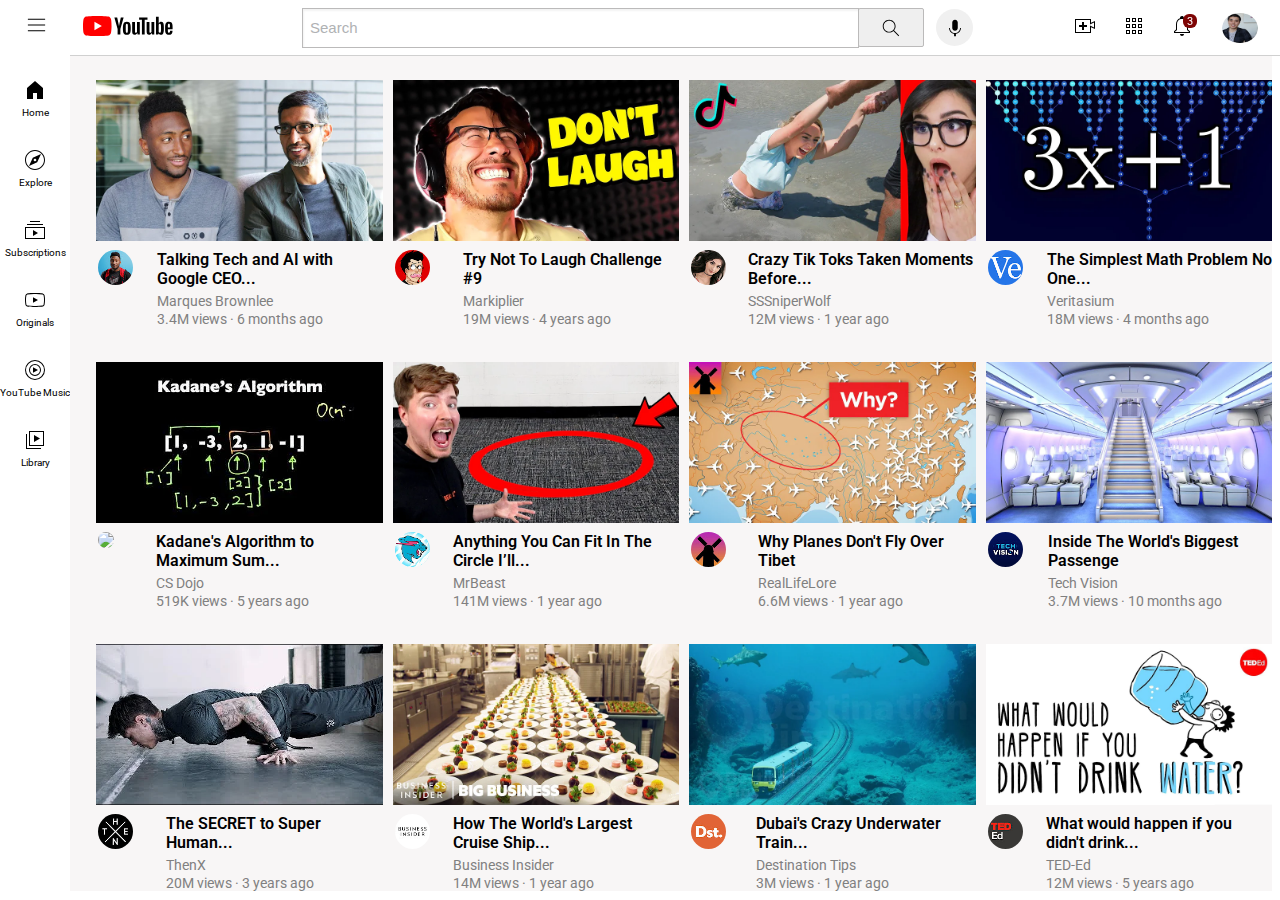
==== index.html @ 2f914ff3 "Update and rename youtube.html to index.html" ====
<!DOCTYPE html>
<html>
  <head>
    <title>
      Youtube by AKKH
    </title>
    <link rel="stylesheet" href="CSS files/general.css">
    <link rel="stylesheet" href="CSS files/header.css">
    <link rel="stylesheet" href="CSS files/sidebar.css">
    <link rel="stylesheet" href="CSS files/container.css">
    <link rel="preconnect" href="https://fonts.googleapis.com">
    <link rel="preconnect" href="https://fonts.gstatic.com" crossorigin>
    <link href="https://fonts.googleapis.com/css2?family=Roboto:ital,wght@0,100;0,300;0,400;0,500;0,700;0,900;1,100;1,300;1,400;1,500;1,700;1,900&display=swap" rel="stylesheet">
  </head>

  <body>

    <div class="header-container">
      <div class="header">
        <div class="left-section">
          <div>
            <img class="hamburger" src="icons/hamburger-menu.svg">
          </div>
          <div>
            <a href="https://www.youtube.com/" target="_blank">
              <img class="youtube-logo" src="icons/youtube-logo.svg">
            </a>
          </div>
        </div>
        <div class="middle-section">
            <input class="search" type="text" 
              placeholder="Search">
            <button class="search-button">
              <img class="search-button-image" src="icons/search.svg">  
              <div class="tooltip">
                Search              
              </div>    
            </button>        
             <button class="voice-search-button">
              <img class="voice-search-button-image" src="icons/voice-search-icon.svg">
              <div class="voice-search-button-tooltip">
                Search with your voice          
              </div>
             </button>
        </div>
        <div class="right-section">
          <div class="video-upload-container">
            <img class="video-upload-image" src="icons/upload.svg">
            <div class="video-upload-tooltip">Upload</div>
          </div>
          <div class="video-upload-container">
            <img class="youtube-apps-image" src="icons/youtube-apps.svg">
            <div class="video-upload-tooltip">Create</div>
          </div>
          <div class="notification-tooltip-container">
            <div class="notifications-container">
              <img class="notifications-image" src="icons/notifications.svg">
              <div class="notifications-counts">3</div>
            </div>  
            <div class="notifications-upload-tooltip">Notifications</div>
          </div>
          
                  
          <img class="my-channel" src="icons/my-channel.jpeg">
        </div>
      </div>
    </div>

    <div class="sidebar-container">
      <div class="sidebar">
        <div class="sidebar-links">
          <img class="sidebar-images" src="icons/home (1).svg">
           Home
        </div>
        <div class="sidebar-links">
          <img class="sidebar-images" src="icons/explore (1).svg">
           Explore
        </div>
        <div class="sidebar-links">
          <img class="sidebar-images" src="icons/subscriptions (1).svg">
           Subscriptions
        </div>
        <div class="sidebar-links">
          <img class="sidebar-images" src="icons/originals (1).svg">
           Originals
        </div>
        <div class="sidebar-links">
          <img class="sidebar-images" src="icons/youtube-music (1).svg">
           YouTube Music
        </div>
        <div class="sidebar-links">
          <img class="sidebar-images" src="icons/library (1).svg">
           Library
        </div>
      </div>
    </div>

      <div class="container">
        <div class="video-preview"><!-- 1 -->
          <div class="container1">
            <a href="https://www.youtube.com/watch?v=n2RNcPRtAiY" target="_blank">
              <img class="thumbnail-image" src="images/thumbnail-1.webp">
            </a>            
          </div>
          <div class="container2">
            <div class="channel1-container">
              <img class="channel1-image" src="images/channel-1.jpeg">
            </div>
            <div class="video-title-container">
              <div class="video-title"> Talking Tech and AI with Google CEO...</div>
              <div class="owner">Marques Brownlee</div>
              <div class="viewed">
                3.4M views &#183; 6 months ago
              </div>
            </div>
          </div>
        </div>
        <div class="video-preview"><!-- 2 -->
          <div class="container1">
            <a href="https://www.youtube.com/watch?v=mP0RAo9SKZk" target="_blank">
              <img class="thumbnail-image" src="images/thumbnail-2.webp">
            </a>            
          </div>
          <div class="container2">
            <div class="channel1-container">
              <img class="channel1-image" src="images/channel-2.jpeg">
            </div>
            <div class="video-title-container">
              <div class="video-title"> Try Not To Laugh Challenge #9</div>
              <div class="owner">Markiplier</div>
              <div class="viewed">
                19M views &#183; 4 years ago
              </div>
            </div>
          </div>
        </div>
        <div class="video-preview"><!-- 3 -->
          <div class="container1">
            <a href="https://www.youtube.com/watch?v=FgjPQQeTh1w" target="_blank">
              <img class="thumbnail-image" src="images/thumbnail-3.webp">
            </a>            
          </div>
          <div class="container2">
            <div class="channel1-container">
              <img class="channel1-image" src="images/channel-3.jpeg">
            </div>
            <div class="video-title-container">
              <div class="video-title"> Crazy Tik Toks Taken Moments Before...</div>
              <div class="owner">SSSniperWolf</div>
              <div class="viewed">
                12M views &#183; 1 year ago
              </div>
            </div>
          </div>
        </div>      
        <div class="video-preview"><!-- 4 -->
          <div class="container1">
            <a href="https://www.youtube.com/watch?v=094y1Z2wpJg" target="_blank">
              <img class="thumbnail-image" src="images/thumbnail-4.webp">
            </a>            
          </div>
          <div class="container2">
            <div class="channel1-container">
              <img class="channel1-image" src="images/channel-4.jpeg">
            </div>
            <div class="video-title-container">
              <div class="video-title">The Simplest Math Problem No One...</div>
              <div class="owner">Veritasium</div>
              <div class="viewed">
                18M views &#183; 4 months ago
              </div>
            </div>
          </div>
        </div>
        <div class="video-preview"><!-- 5 -->
          <div class="container1">
            <a href="https://www.youtube.com/watch?v=86CQq3pKSUw" target="_blank">              
              <img class="thumbnail-image" src="images/thumbnail-5.webp">
            </a>
          </div>
          <div class="container2">
            <div class="channel1-container">
              <img class="channel1-image" src="images/channel-5.jpeg">
            </div>
            <div class="video-title-container">
              <div class="video-title"> 
                Kadane's Algorithm to Maximum Sum...</div>
              <div class="owner">CS Dojo</div>
              <div class="viewed">
                519K views &#183; 5 years ago
              </div>
            </div>
          </div>
        </div>
        <div class="video-preview"><!-- 6 -->
          <div class="container1">
            <a href="https://www.youtube.com/watch?v=yXWw0_UfSFg" target="_blank">              
              <img class="thumbnail-image" src="images/thumbnail-6.webp">
            </a>
          </div>
          <div class="container2">
            <div class="channel1-container">
              <img class="channel1-image" src="images/channel-6.jpeg">
            </div>
            <div class="video-title-container">
              <div class="video-title"> 
                Anything You Can Fit In The Circle I’ll...</div>
              <div class="owner">MrBeast</div>
              <div class="viewed">
                141M views &#183; 1 year ago
              </div>
            </div>
          </div>
        </div>
        <div class="video-preview"><!-- 7 -->
          <div class="container1">
            <a href="https://www.youtube.com/watch?v=fNVa1qMbF9Y" target="_blank">
              <img class="thumbnail-image" src="images/thumbnail-7.webp">
            </a>
          </div>
          <div class="container2">
            <div class="channel1-container">
              <img class="channel1-image" src="images/channel-7.jpeg">
            </div>
            <div class="video-title-container">
              <div class="video-title"> Why Planes Don't Fly Over Tibet</div>
              <div class="owner">RealLifeLore</div>
              <div class="viewed">
                6.6M views &#183; 1 year ago
              </div>
            </div>
          </div>
        </div>
        <div class="video-preview"><!-- 8 -->
          <div class="container1">
            <a href="https://www.youtube.com/watch?v=lFm4EM1juls" target="_blank">
              <img class="thumbnail-image" src="images/thumbnail-8.webp">
            </a>
          </div>
          <div class="container2">
            <div class="channel1-container">
              <img class="channel1-image" src="images/channel-8.jpeg">
            </div>
            <div class="video-title-container">
              <div class="video-title"> 
                Inside The World's Biggest Passenge</div>
              <div class="owner">Tech Vision</div>
              <div class="viewed">
                3.7M views &#183; 10 months ago
              </div>
            </div>
          </div>
        </div>
        <div class="video-preview"><!-- 9 -->
          <div class="container1">
            <a href="https://www.youtube.com/watch?v=ixmxOlcrlUc" target="_blank">
              <img class="thumbnail-image" src="images/thumbnail-9.webp">
            </a>
          </div>
          <div class="container2">
            <div class="channel1-container">
              <img class="channel1-image" src="images/channel-9.jpeg">
            </div>
            <div class="video-title-container">
              <div class="video-title">
                The SECRET to Super Human...</div>
              <div class="owner">ThenX</div>
              <div class="viewed">
                20M views &#183; 3 years ago
              </div>
            </div>
          </div>
        </div>
        <div class="video-preview"><!-- 10 -->
          <div class="container1">
            <a href="https://www.youtube.com/watch?v=R2vXbFp5C9o" target="_blank">
              <img class="thumbnail-image" src="images/thumbnail-10.webp">
            </a>
          </div>
          <div class="container2">
            <div class="channel1-container">
              <img class="channel1-image" src="images/channel-10.jpeg">
            </div>
            <div class="video-title-container">
              <div class="video-title">
                How The World's Largest Cruise Ship...</div>
              <div class="owner">Business Insider</div>
              <div class="viewed">
                14M views &#183; 1 year ago
              </div>
            </div>
          </div>
        </div>       
        <div class="video-preview"><!-- 11 -->
          <div class="container1">
            <a href="https://www.youtube.com/watch?v=0nZuYyXET3s" target="_blank">
              <img class="thumbnail-image" src="images/thumbnail-11.webp">
            </a>
          </div>
          <div class="container2">
            <div class="channel1-container">
              <img class="channel1-image" src="images/channel-11.jpeg">
            </div>
            <div class="video-title-container">
              <div class="video-title"> 
                Dubai's Crazy Underwater Train...</div>
              <div class="owner">Destination Tips</div>
              <div class="viewed">
                3M views &#183; 1 year ago
              </div>
            </div>
          </div>
        </div>
        <div class="video-preview"><!-- 12 -->
          <div class="container1">
            <a href="https://www.youtube.com/watch?v=9iMGFqMmUFs" target="_blank">
              <img class="thumbnail-image" src="images/thumbnail-12.webp">
            </a>
          </div>
          <div class="container2">
            <div class="channel1-container">
              <img class="channel1-image" src="images/channel-12.jpeg">
            </div>
            <div class="video-title-container">
              <div class="video-title">               
                What would happen if you didn't drink...</div>
              <div class="owner">TED-Ed</div>
              <div class="viewed">
                12M views &#183; 5 years ago
              </div>
            </div>
          </div>
        </div>
      </div>
  </body>
</html>
---- CSS files/general.css ----
body{
  font-family: Roboto, Arial;
}

.sidebar{
  font-size: 10px;
}
---- CSS files/header.css ----
.header-container{
  position:fixed;
  background-color: white;
  top: 0;
  left: 0;
  right: 0;
  border-bottom: 1px solid rgb(208, 208, 208);
}

.header{
  display:flex;
  height: 55px;
  justify-content:space-between;
}

.left-section{
  display: flex;
  align-items: center;
  margin-right:129px;
}

.hamburger{
  width: 23px;
  margin-left:20px;
  margin-right:30px;
  cursor: pointer;
  background-color: white;
  padding: 5px 5px 5px 5px;
  border-radius: 18px;
}

.youtube-logo{
  width: 90px;
  cursor: pointer;
}

.middle-section{
  display: flex;
  align-items: center;
  justify-content: center;
  flex:1
}

.search{
  flex:1;
  height: 36px;
  font-size:15px;
  box-shadow:inset 1px 2px 2px rgba(0, 0, 0, 0.05);
  border: 1px solid rgb(187, 186, 186);
  width: 0;
}

.search::placeholder{
  font-size: 15px;
  padding-left:5px;
  color:rgb(176, 178, 180);
}

.search-button{
  width: 66px;
  height: 39px;
  border: 1px solid rgb(187, 186, 186);
  border-radius: 2px;
  margin-left:-1px;
  position:relative;
}

.search-button:hover, .voice-search-button:hover, .hamburger:hover{
  background-color: rgb(206, 204, 204);
}

.tooltip, 
.voice-search-button-tooltip, 
.video-upload-tooltip,
.notifications-upload-tooltip{
  position:absolute;
  font-size: 12px;
  background-color: rgb(137, 134, 134);
  color: white;
  padding: 8px 6px 8px 6px;
  margin-top: 10px;
  white-space: nowrap;
  opacity: 0;
  transition: opacity 0.5s;
}

.voice-search-button-tooltip{
  margin-top: 78px;
}

.video-upload-tooltip{
  margin-left: -12px;
}

.notifications-upload-tooltip{
  margin-left: -18px;
}

.search-button:hover .tooltip,
.voice-search-button:hover .voice-search-button-tooltip,
.video-upload-container:hover .video-upload-tooltip,
.notification-tooltip-container:hover .notifications-upload-tooltip{
  opacity: 1;
}

.search-button-image{
  width: 22px;
  margin-top:3px;
}

.voice-search-button{
  width: 37px;
  height: 37px;
  border:none;
  margin-left:12px;
  border-radius:40px;
  background-color: rgb(240, 240, 240);
  Position:relative;
  display: flex;
  align-items: center;
  justify-content: center;
}

.voice-search-button-image{
  width: 22px;
}

.right-section{
  width: 185px;
  display:flex;
  align-items: center;  
  justify-content: space-between;
  flex-shrink: 0;
  margin-left: 100px;
  margin-right: 22px;
}

.video-upload-container,
.notification-tooltip-container{
  position: relative;
}

.video-upload-image, .youtube-apps-image,
.notifications-image{
  height: 24px;
}

.my-channel{
  width: 36px;
  height: 30px;
  border-radius: 18px;
}

.notifications-container{
  width: 25px;
  position: relative;
  padding-right: 2px;
}

.notifications-counts{
  position: absolute;
  top: 0;
  right: 0;
  font-size: 11px;
  background-color: rgb(126, 5, 5);
  color: white;
  width: 12px;
  height: 12px;
  border-radius: 6px;
  text-align: center;
  padding: 1px 1px;
}
---- CSS files/sidebar.css ----
.sidebar-container{
  width: 70px;
  position:fixed;
  background-color: white;
  left: 0;
  top: 55px;
  bottom: 0;
  padding-top: 10px;
}

.sidebar{
  display: flex;
  flex-direction: column;
  align-items: center;
}

.sidebar-links{
  width: 70px;
  height: 70px;
  display: flex;
  flex-direction: column;
  justify-content: center;
  align-items: center;
  line-height: 21px;
}
.sidebar-links:hover{
  background-color: rgb(216, 216, 216);
}
.sidebar-images{
  width: 24px;
}
---- CSS files/container.css ----
.container{
  display: grid;
  grid-template-columns: 1fr 1fr 1fr;
  row-gap: 35px;
  column-gap: 10px;
  padding-top: 72px;
  padding-left: 88px;
  background-color: rgb(248, 246, 246);
}

@media (max-width: 750px){
  .container{
    grid-template-columns: 1fr 1fr;
  }
}

@media (min-width: 751px) and (max-width: 999px){
  .container{
    grid-template-columns: 1fr 1fr 1fr;
  }
}

@media (min-width: 1000px){
  .container{
    grid-template-columns: 1fr 1fr 1fr 1fr;
  }
}
  


.video-preview{
  display: flex;
  flex-direction:column;
}

.thumbnail-image{
  width: 100%;
}
.container2{
  display:flex;
  flex-direction:row;
  margin-top:5px;
}

.channel1-container{
  width: 60px;
  margin-right:10px;
  margin-left:2px;
}

.channel1-image{
  width:35px;
  border-radius:20px;
}

.video-title-container{
  display: flex;
  flex-direction:column;
}

.video-title{
  font-size:16px;
  font-weight: 600;
}

.owner{
  color:grey;
  font-size:14px;
  margin-top:5px;
}

.viewed{
  color:grey;
  font-size:14px;
  margin-top:2px;
}
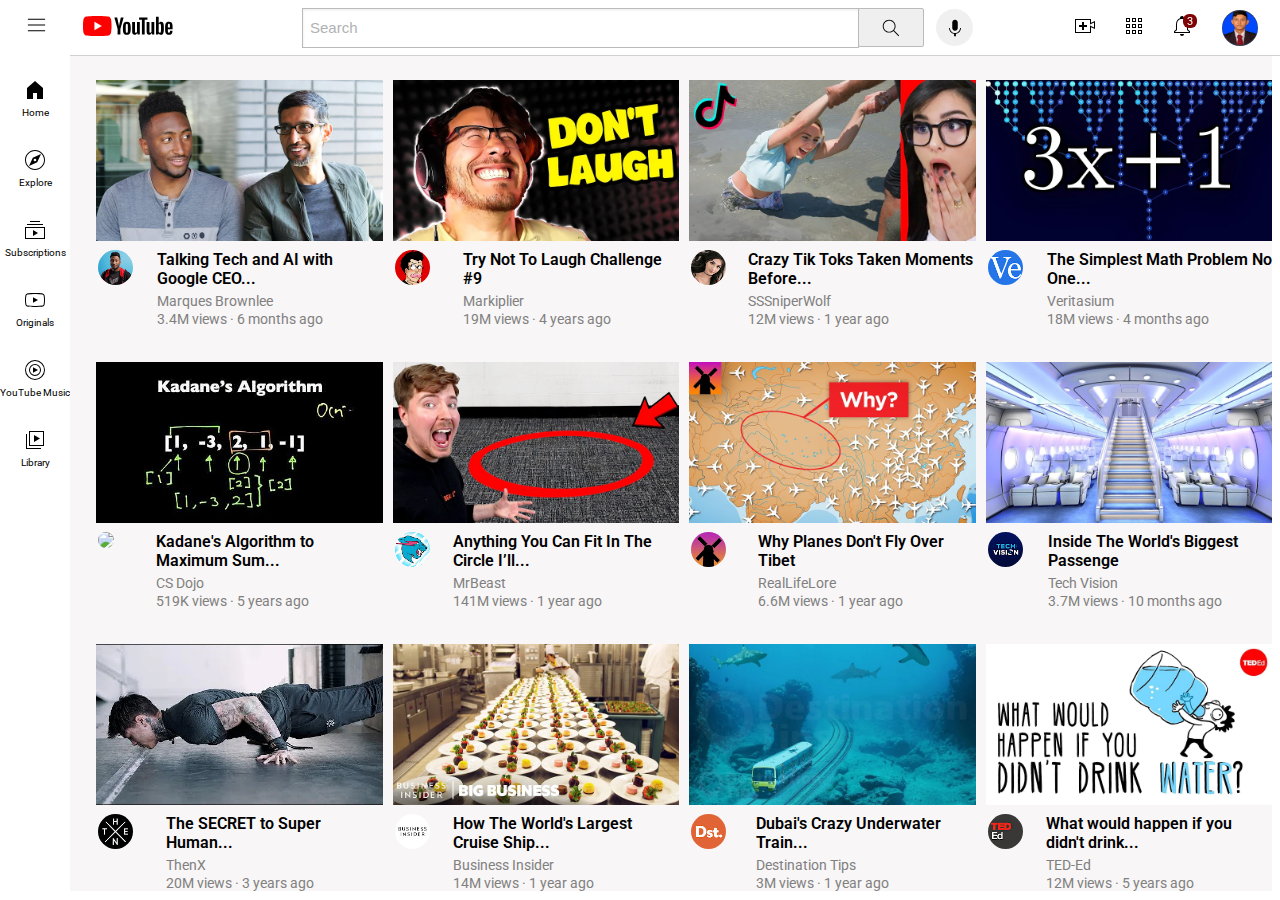
==== commit ecf1f9c2: "Delete my-channel.png" ====
--- a/index.html
+++ b/index.html
@@ -58,10 +58,8 @@
               <div class="notifications-counts">3</div>
             </div>  
             <div class="notifications-upload-tooltip">Notifications</div>
-          </div>
-          
-                  
-          <img class="my-channel" src="icons/my-channel.jpeg">
+          </div>             
+          <img class="my-channel" src="icons/my-channel.png">
         </div>
       </div>
     </div>
--- a/CSS files/header.css
+++ b/CSS files/header.css
@@ -147,7 +147,7 @@
 
 .my-channel{
   width: 36px;
-  height: 30px;
+  height: 36px;
   border-radius: 18px;
 }
 
